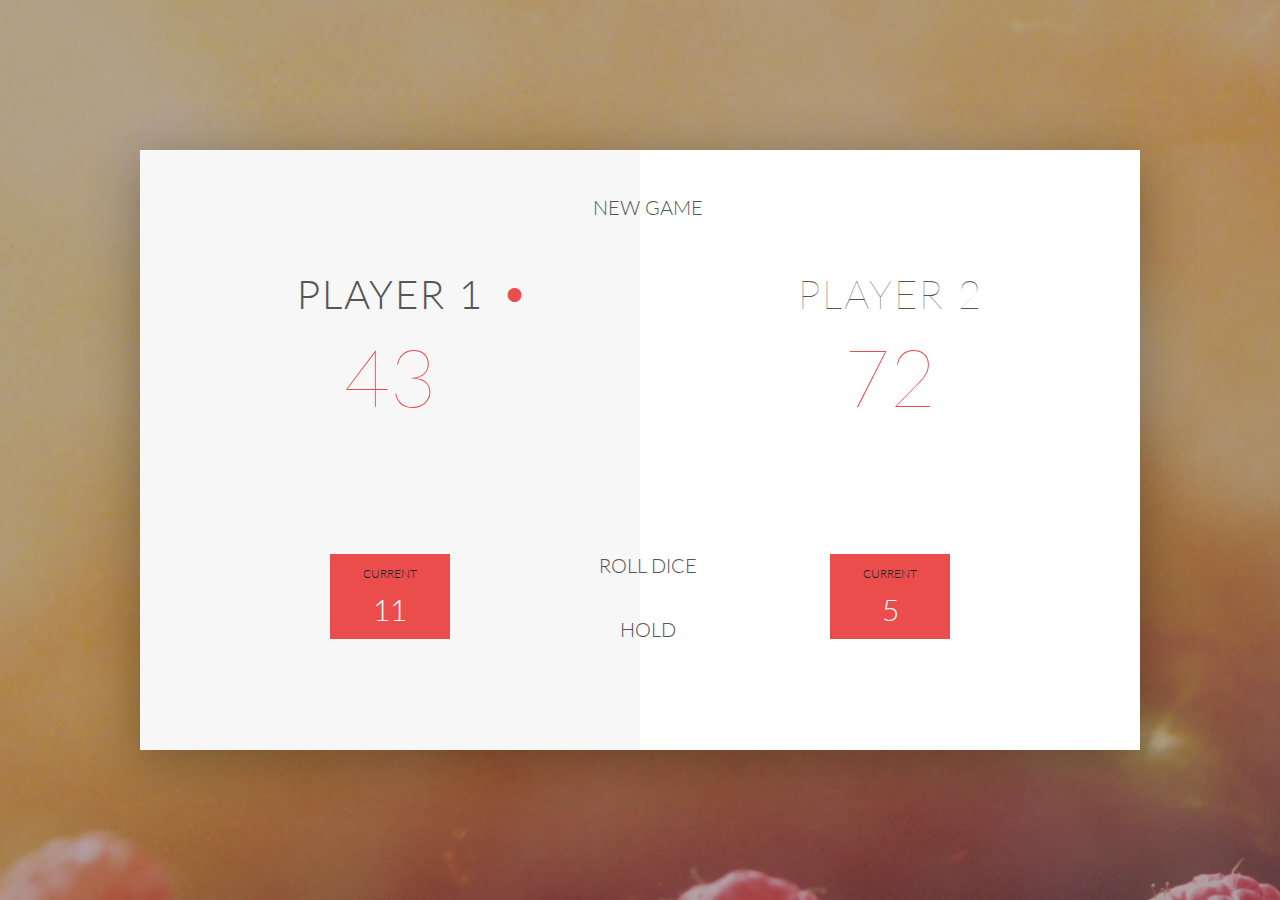
==== starter/index.html @ e1abaed7 "added to github" ====
<!DOCTYPE html>
<html lang="en">
    <head>
        <meta charset="UTF-8">
        <link href="https://fonts.googleapis.com/css?family=Lato:100,300,600" rel="stylesheet" type="text/css">
        <link href="http://code.ionicframework.com/ionicons/2.0.1/css/ionicons.min.css" rel="stylesheet" type="text/css">
        <link type="text/css" rel="stylesheet" href="style.css">
        
        <title>Pig Game</title>
    </head>

    <body>
        <div class="wrapper clearfix">
            <div class="player-0-panel active">
                <div class="player-name" id="name-0">Player 1</div>
                <div class="player-score" id="score-0">43</div>
                <div class="player-current-box">
                    <div class="player-current-label">Current</div>
                    <div class="player-current-score" id="current-0">11</div>
                </div>
            </div>
            
            <div class="player-1-panel">
                <div class="player-name" id="name-1">Player 2</div>
                <div class="player-score" id="score-1">72</div>
                <div class="player-current-box">
                    <div class="player-current-label">Current</div>
                    <div class="player-current-score" id="current-1">0</div>
                </div>
            </div>
            
            <button class="btn-new"><i class="ion-ios-plus-outline"></i>New game</button>
            <button class="btn-roll"><i class="ion-ios-loop"></i>Roll dice</button>
            <button class="btn-hold"><i class="ion-ios-download-outline"></i>Hold</button>
            
            <img src="dice-5.png" alt="Dice" class="dice">
        </div>
        
        <script src="app.js"></script>
    </body>
</html>
---- starter/style.css ----
/**********************************************
*** GENERAL
**********************************************/

* {
    margin: 0;
    padding: 0;
    box-sizing: border-box;
    
}

.clearfix::after {
    content: "";
    display: table;
    clear: both;
}

body {
    background-image: linear-gradient(rgba(62, 20, 20, 0.4), rgba(62, 20, 20, 0.4)), url(back.jpg);
    background-size: cover;
    background-position: center;
    font-family: Lato;
    font-weight: 300;
    position: relative;
    height: 100vh;
    color: #555;
}

.wrapper {
    width: 1000px;
    position: absolute;
    top: 50%;
    left: 50%;
    transform: translate(-50%, -50%);
    background-color: #fff;
    box-shadow: 0px 10px 50px rgba(0, 0, 0, 0.3);
    overflow: hidden;
}

.player-0-panel,
.player-1-panel {
    width: 50%;
    float: left;
    height: 600px;
    padding: 100px;
}



/**********************************************
*** PLAYERS
**********************************************/

.player-name {
    font-size: 40px;
    text-align: center;
    text-transform: uppercase;
    letter-spacing: 2px;
    font-weight: 100;
    margin-top: 20px;
    margin-bottom: 10px;
    position: relative;
}

.player-score {
    text-align: center;
    font-size: 80px;
    font-weight: 100;
    color: #EB4D4D;
    margin-bottom: 130px;
}

.active { background-color: #f7f7f7; }
.active .player-name { font-weight: 300; }

.active .player-name::after {
    content: "\2022";
    font-size: 47px;
    position: absolute;
    color: #EB4D4D;
    top: -7px;
    right: 10px;
    
}

.player-current-box {
    background-color: #EB4D4D;
    color: #fff;
    width: 40%;
    margin: 0 auto;
    padding: 12px;
    text-align: center;
}

.player-current-label {
    text-transform: uppercase;
    margin-bottom: 10px;
    font-size: 12px;
    color: #222;
}

.player-current-score {
    font-size: 30px;
}

button {
    position: absolute;
    width: 200px;
    left: 50%;
    transform: translateX(-50%);
    color: #555;
    background: none;
    border: none;
    font-family: Lato;
    font-size: 20px;
    text-transform: uppercase;
    cursor: pointer;
    font-weight: 300;
    transition: background-color 0.3s, color 0.3s;
}

button:hover { font-weight: 600; }
button:hover i { margin-right: 20px; }

button:focus {
    outline: none;
}

i {
    color: #EB4D4D;
    display: inline-block;
    margin-right: 15px;
    font-size: 32px;
    line-height: 1;
    vertical-align: text-top;
    margin-top: -4px;
    transition: margin 0.3s;
}

.btn-new { top: 45px;}
.btn-roll { top: 403px;}
.btn-hold { top: 467px;}

.dice {
    position: absolute;
    left: 50%;
    top: 178px;
    transform: translateX(-50%);
    height: 100px;
    box-shadow: 0px 10px 60px rgba(0, 0, 0, 0.10);
}

.winner { background-color: #f7f7f7; }
.winner .player-name { font-weight: 300; color: #EB4D4D; }
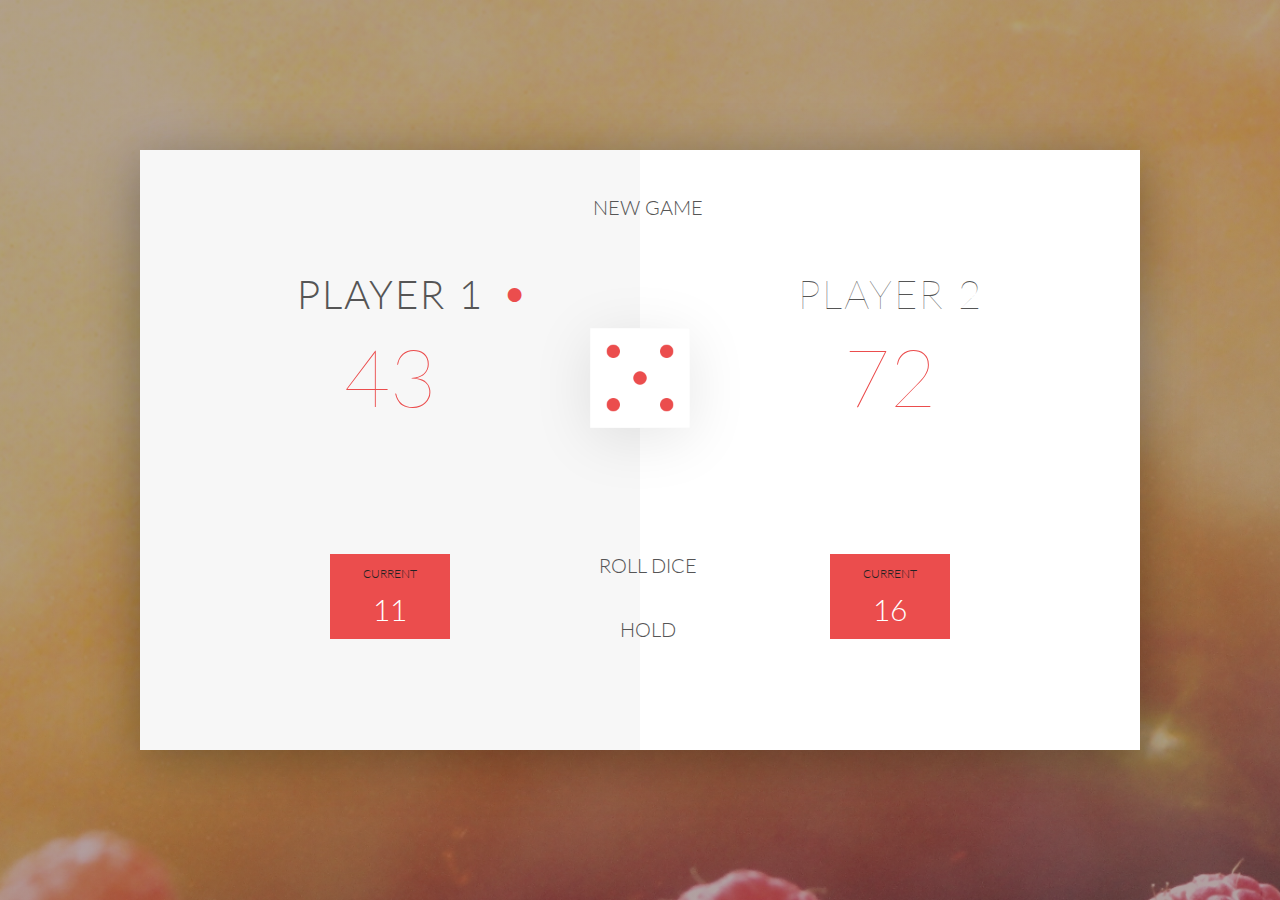
==== commit 6d2c2cc5: "finished functionality" ====
--- a/starter/index.html
+++ b/starter/index.html
@@ -5,37 +5,37 @@
         <link href="https://fonts.googleapis.com/css?family=Lato:100,300,600" rel="stylesheet" type="text/css">
         <link href="http://code.ionicframework.com/ionicons/2.0.1/css/ionicons.min.css" rel="stylesheet" type="text/css">
         <link type="text/css" rel="stylesheet" href="style.css">
-        
-        <title>Pig Game</title>
+
+        <title>🎲Dice Game</title>
     </head>
 
     <body>
         <div class="wrapper clearfix">
-            <div class="player-0-panel active">
-                <div class="player-name" id="name-0">Player 1</div>
-                <div class="player-score" id="score-0">43</div>
+            <div class="player-1-panel active">
+                <div class="player-name" id="name-1">Player 1</div>
+                <div class="player-score" id="totalscore-ply1">43</div>
                 <div class="player-current-box">
                     <div class="player-current-label">Current</div>
-                    <div class="player-current-score" id="current-0">11</div>
+                    <div class="player-current-score" id="currentscore-ply1">11</div>
                 </div>
             </div>
-            
-            <div class="player-1-panel">
-                <div class="player-name" id="name-1">Player 2</div>
-                <div class="player-score" id="score-1">72</div>
+
+            <div class="player-2-panel">
+                <div class="player-name" id="name-2">Player 2</div>
+                <div class="player-score" id="totalscore-ply2">72</div>
                 <div class="player-current-box">
                     <div class="player-current-label">Current</div>
-                    <div class="player-current-score" id="current-1">0</div>
+                    <div class="player-current-score" id="currentscore-ply2">16</div>
                 </div>
             </div>
-            
+
             <button class="btn-new"><i class="ion-ios-plus-outline"></i>New game</button>
             <button class="btn-roll"><i class="ion-ios-loop"></i>Roll dice</button>
             <button class="btn-hold"><i class="ion-ios-download-outline"></i>Hold</button>
-            
+
             <img src="dice-5.png" alt="Dice" class="dice">
         </div>
-        
+
         <script src="app.js"></script>
     </body>
-</html>+</html>
--- a/starter/style.css
+++ b/starter/style.css
@@ -6,7 +6,7 @@
     margin: 0;
     padding: 0;
     box-sizing: border-box;
-    
+
 }
 
 .clearfix::after {
@@ -37,8 +37,8 @@
     overflow: hidden;
 }
 
-.player-0-panel,
-.player-1-panel {
+.player-1-panel,
+.player-2-panel {
     width: 50%;
     float: left;
     height: 600px;
@@ -80,7 +80,7 @@
     color: #EB4D4D;
     top: -7px;
     right: 10px;
-    
+
 }
 
 .player-current-box {
@@ -151,4 +151,4 @@
 }
 
 .winner { background-color: #f7f7f7; }
-.winner .player-name { font-weight: 300; color: #EB4D4D; }+.winner .player-name { font-weight: 300; color: #EB4D4D; }
